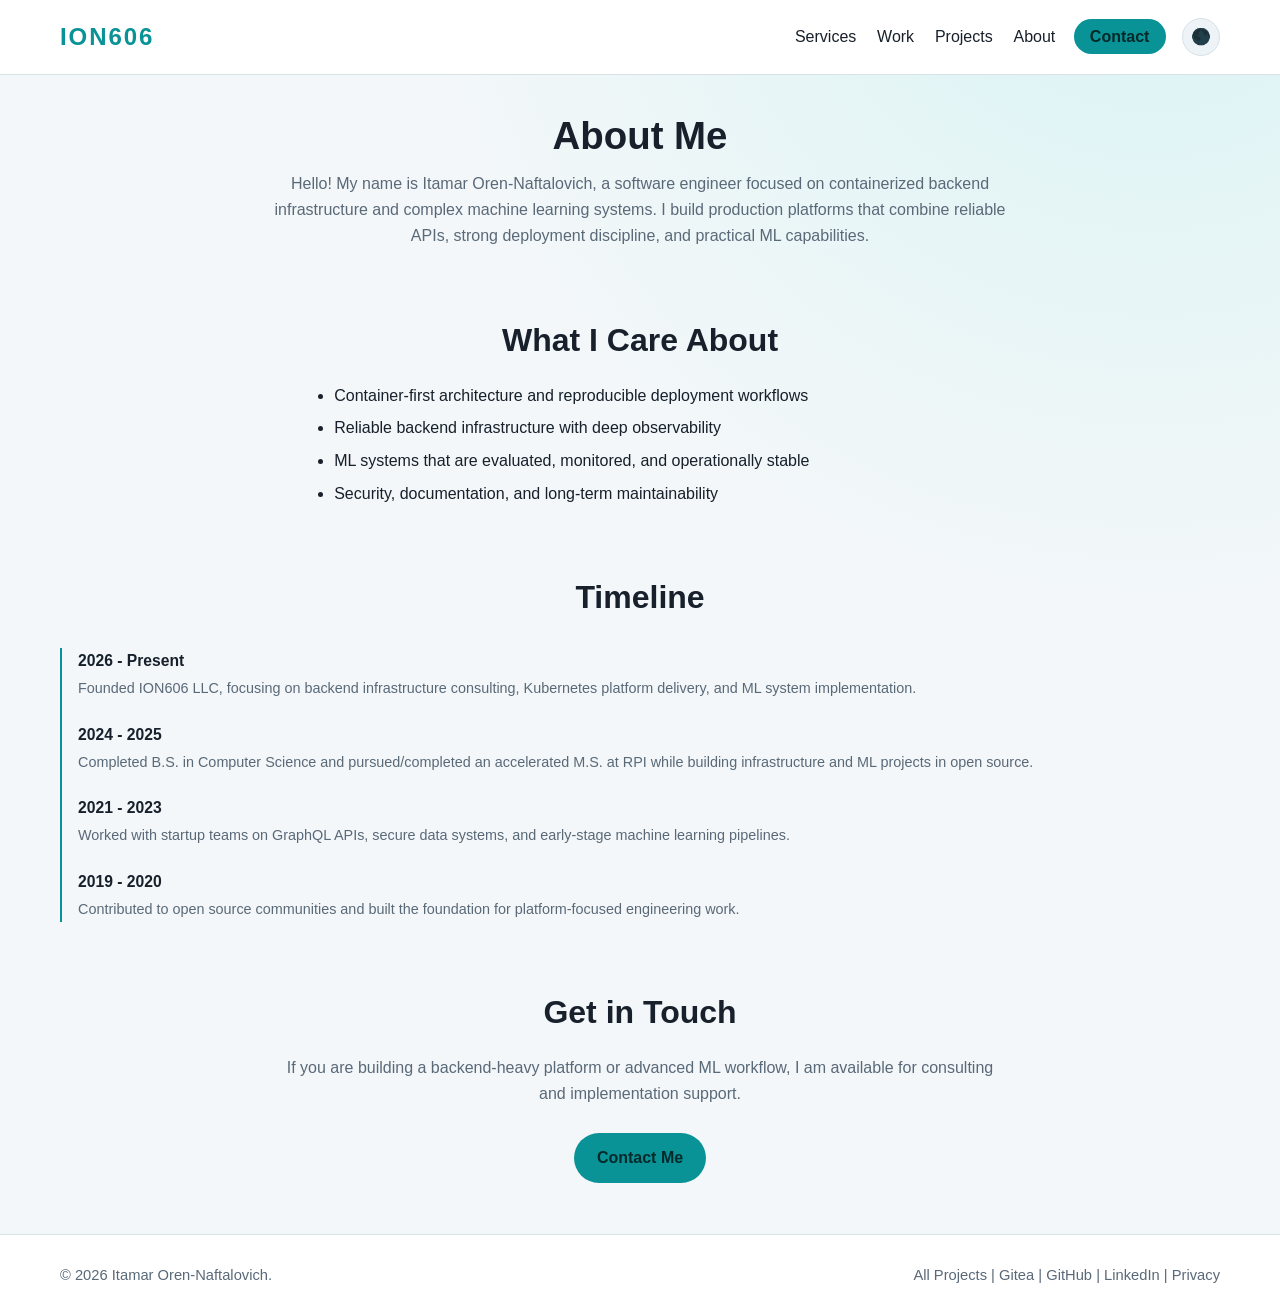
==== about.html @ 7345eb34 "changed Git to Gitea" ====
<!DOCTYPE html>
<html lang="en">

<head>
	<meta charset="UTF-8" />
	<meta name="viewport" content="width=device-width, initial-scale=1.0" />
	<title>About - ION606 LLC</title>
	<link rel="stylesheet" href="assets/css/styles.css" />
</head>

<body>
	<header>
		<div class="container header-inner">
			<a href="/" class="logo">ION606</a>
			<nav>
				<ul>
					<li><a href="services">Services</a></li>
					<li><a href="work">Work</a></li>
					<li><a href="projects">Projects</a></li>
					<li><a href="about">About</a></li>
					<li><a href="contact" class="contact-button">Contact</a></li>
				</ul>
			</nav>
		</div>
	</header>

	<main class="container">
		<h1 class="page-title">About Me</h1>
		<p class="page-intro">
			Hello! My name is Itamar Oren-Naftalovich, a software engineer focused on containerized
			backend infrastructure and complex machine learning systems. I build
			production platforms that combine reliable APIs, strong deployment
			discipline, and practical ML capabilities.
		</p>

		<section>
			<h2>What I Care About</h2>
			<ul class="list-disc">
				<li>Container-first architecture and reproducible deployment workflows</li>
				<li>Reliable backend infrastructure with deep observability</li>
				<li>ML systems that are evaluated, monitored, and operationally stable</li>
				<li>Security, documentation, and long-term maintainability</li>
			</ul>
		</section>

		<section>
			<h2>Timeline</h2>
			<div class="timeline">
				<div class="timeline-entry">
					<h4>2026 - Present</h4>
					<p>Founded ION606 LLC, focusing on backend infrastructure consulting, Kubernetes platform delivery,
						and ML system implementation.</p>
				</div>
				<div class="timeline-entry">
					<h4>2024 - 2025</h4>
					<p>Completed B.S. in Computer Science and pursued/completed an accelerated M.S. at RPI while
						building infrastructure
						and ML projects in open source.</p>
				</div>
				<div class="timeline-entry">
					<h4>2021 - 2023</h4>
					<p>Worked with startup teams on GraphQL APIs, secure data systems, and early-stage machine learning
						pipelines.</p>
				</div>
				<div class="timeline-entry">
					<h4>2019 - 2020</h4>
					<p>Contributed to open source communities and built the foundation for platform-focused engineering
						work.</p>
				</div>
			</div>
		</section>

		<section>
			<h2>Get in Touch</h2>
			<p class="intro">
				If you are building a backend-heavy platform or advanced ML workflow,
				I am available for consulting and implementation support.
			</p>
			<div class="center-action">
				<a href="contact" class="btn">Contact Me</a>
			</div>
		</section>
	</main>
	<footer>
		<div class="container footer-inner">
			<div>
				<p>&copy; 2026 Itamar Oren-Naftalovich.</p>
			</div>
			<div>
				<p>
					<a href="projects">All Projects</a> |
					<a href="https://git.ion606.com/ION606" target="_blank" rel="noopener noreferrer">Gitea</a> |
					<a href="https://github.com/ION606" target="_blank" rel="noopener noreferrer">GitHub</a> |
					<a href="https://www.linkedin.com/in/itamar-oren-naftalovich" target="_blank"
						rel="noopener noreferrer">LinkedIn</a> |
					<a href="privacy">Privacy</a>
				</p>
			</div>
		</div>
	</footer>
	<script type="module" src="assets/js/main.js"></script>
</body>

</html>
---- assets/css/styles.css ----
:root {
	color-scheme: light;
	--primary-color: #0a9396;
	--primary-dark: #056f72;
	--primary-soft: #d8f3f3;
	--text-color: #17202b;
	--text-muted: #5a6978;
	--background-color: #f3f7f9;
	--surface-color: #ffffff;
	--surface-muted: #edf3f6;
	--border-color: #d7e2e7;
	--shadow-soft: 0 10px 28px rgba(15, 23, 42, 0.08);
	--shadow-card-hover: 0 18px 34px rgba(15, 23, 42, 0.12);
	--hero-gradient: linear-gradient(125deg, #0a9396 0%, #005f60 55%, #0f172a 100%);
	--font-family: "IBM Plex Sans", "Segoe UI", Roboto, sans-serif;
}

:root[data-theme="dark"] {
	color-scheme: dark;
	--primary-color: #34d7da;
	--primary-dark: #1aa9ad;
	--primary-soft: rgba(52, 215, 218, 0.16);
	--text-color: #e3edf7;
	--text-muted: #a5b8cc;
	--background-color: #090f16;
	--surface-color: #111b26;
	--surface-muted: #0d1620;
	--border-color: #223447;
	--shadow-soft: 0 12px 34px rgba(2, 6, 23, 0.5);
	--shadow-card-hover: 0 20px 38px rgba(0, 0, 0, 0.48);
	--hero-gradient: linear-gradient(125deg, #0b6e70 0%, #0f5f77 52%, #132640 100%);
}

* {
	box-sizing: border-box;
	margin: 0;
	padding: 0;
}

html {
	scroll-behavior: smooth;
}

body {
	min-height: 100vh;
	font-family: var(--font-family);
	line-height: 1.65;
	color: var(--text-color);
	background-color: var(--background-color);
	background-image: radial-gradient(circle at 90% -10%, var(--primary-soft), transparent 40%);
	transition: background-color 0.25s ease, color 0.25s ease;
}

.page-contact {
	display: flex;
	flex-direction: column;
	min-height: 100vh;
}

.page-contact main {
	flex: 1 0 auto;
}

.page-contact footer {
	margin-top: auto;
}

a {
	color: var(--primary-color);
	text-decoration: none;
	transition: color 0.2s ease;
}

a:hover,
a:focus-visible {
	color: var(--primary-dark);
}

.container {
	width: min(92%, 1160px);
	margin: 0 auto;
}

header {
	background-color: var(--surface-color);
	border-bottom: 1px solid var(--border-color);
	position: sticky;
	top: 0;
	z-index: 100;
	backdrop-filter: blur(10px);
}

.header-inner {
	display: flex;
	justify-content: space-between;
	align-items: center;
	gap: 1.25rem;
	min-height: 74px;
}

.logo {
	font-size: 1.5rem;
	font-weight: 700;
	letter-spacing: 0.08em;
	color: var(--primary-color);
}

nav ul {
	list-style: none;
	display: flex;
	flex-wrap: wrap;
	gap: 1rem;
	align-items: center;
	justify-content: flex-end;
}

nav a {
	color: var(--text-color);
	font-weight: 500;
	padding: 0.25rem 0.15rem;
	border-bottom: 2px solid transparent;
}

nav a:hover,
nav a.active {
	color: var(--primary-color);
	border-bottom-color: currentColor;
}

.contact-button {
	background-color: var(--primary-color);
	color: #03292a;
	padding: 0.5rem 0.95rem;
	border-radius: 999px;
	font-weight: 600;
	border: 1px solid transparent;
	border-bottom-color: transparent;
}

.contact-button:hover,
.contact-button:focus-visible {
	color: #03292a;
	background-color: var(--primary-dark);
	border-bottom-color: transparent;
}

.contact-button.active {
	color: #03292a;
	border-bottom-color: transparent;
}

.theme-toggle {
	background-color: var(--surface-muted);
	color: var(--text-color);
	border: 1px solid var(--border-color);
	border-radius: 50%;
	width: 2.4rem;
	height: 2.4rem;
	padding: 0;
	display: inline-flex;
	align-items: center;
	justify-content: center;
	font: inherit;
	font-size: 1rem;
	line-height: 1;
	cursor: pointer;
	transition: background-color 0.2s ease, border-color 0.2s ease, color 0.2s ease, transform 0.2s ease;
}

.theme-toggle:hover,
.theme-toggle:focus-visible {
	border-color: var(--primary-color);
	background-color: var(--surface-color);
	transform: translateY(-1px);
}

.theme-toggle:active {
	transform: translateY(0);
}

main {
	padding-top: 2.4rem;
	padding-bottom: 3.2rem;
}

footer {
	background-color: var(--surface-color);
	border-top: 1px solid var(--border-color);
	color: var(--text-muted);
	font-size: 0.92rem;
}

.footer-inner {
	display: flex;
	flex-wrap: wrap;
	justify-content: space-between;
	gap: 1.1rem;
	padding: 1.75rem 0;
}

footer a {
	color: inherit;
	font-weight: 500;
}

footer a:hover,
footer a:focus-visible {
	color: var(--primary-color);
}

.hero {
	text-align: center;
	padding: clamp(3rem, 8vw, 4.5rem) clamp(1rem, 3vw, 2.5rem);
	background: var(--hero-gradient);
	color: #f5fbff;
	border-radius: 18px;
	box-shadow: var(--shadow-soft);
}

.hero h1 {
	font-size: clamp(2rem, 4.2vw, 2.9rem);
	line-height: 1.15;
	margin-bottom: 0.95rem;
}

.hero p {
	font-size: clamp(1rem, 2.4vw, 1.2rem);
	margin: 0 auto 1.9rem;
	max-width: 680px;
}

.btn-group {
	display: flex;
	justify-content: center;
	gap: 0.9rem;
	flex-wrap: wrap;
}

.btn {
	display: inline-block;
	background-color: var(--primary-color);
	color: #03292a;
	padding: 0.68rem 1.35rem;
	border-radius: 999px;
	font-weight: 700;
	border: 1px solid transparent;
	transition: transform 0.2s ease, background-color 0.2s ease;
}

.btn:hover,
.btn:focus-visible {
	color: #03292a;
	background-color: var(--primary-dark);
	transform: translateY(-1px);
}

.hero .btn {
	background-color: rgba(255, 255, 255, 0.92);
	color: #0d4c4e;
}

.hero .btn:hover,
.hero .btn:focus-visible {
	background-color: #ffffff;
	color: #0c4445;
}

.credibility {
	margin-top: 2.8rem;
	display: flex;
	flex-wrap: wrap;
	justify-content: center;
	gap: 1rem;
	text-align: center;
}

.credibility-item {
	background-color: var(--surface-color);
	border: 1px solid var(--border-color);
	box-shadow: var(--shadow-soft);
	padding: 1rem 1.2rem;
	border-radius: 12px;
	min-width: 200px;
	transition: transform 0.2s ease, box-shadow 0.2s ease, border-color 0.2s ease, background-color 0.2s ease;
}

.credibility-item:hover,
.credibility-item:focus-within {
	transform: translateY(-2px);
	border-color: color-mix(in srgb, var(--border-color) 70%, var(--primary-color) 30%);
	box-shadow: var(--shadow-card-hover);
	background-color: color-mix(in srgb, var(--surface-color) 92%, var(--primary-soft) 8%);
}

.credibility-item h3 {
	font-size: 1.05rem;
	margin-bottom: 0.3rem;
}

.grid {
	display: grid;
	gap: clamp(1rem, 2vw, 1.45rem);
	margin-top: 1.65rem;
}

.grid-cols-2,
.grid-cols-3,
.grid-cols-4 {
	grid-template-columns: 1fr;
}

@media (min-width: 700px) {
	.grid-cols-2 {
		grid-template-columns: repeat(2, minmax(0, 1fr));
	}

	.grid-cols-3 {
		grid-template-columns: repeat(3, minmax(0, 1fr));
	}

	.grid-cols-4 {
		grid-template-columns: repeat(4, minmax(0, 1fr));
	}
}

.card {
	background-color: var(--surface-color);
	border: 1px solid var(--border-color);
	padding: clamp(1.15rem, 2vw, 1.45rem);
	border-radius: 16px;
	box-shadow: var(--shadow-soft);
	display: flex;
	flex-direction: column;
	gap: 0.35rem;
	height: 100%;
	position: relative;
	overflow: hidden;
	transition: transform 0.2s ease, box-shadow 0.2s ease, border-color 0.2s ease, background-color 0.2s ease;
}

.card::before {
	content: "";
	position: absolute;
	top: 0;
	left: 0;
	right: 0;
	height: 3px;
	background: linear-gradient(90deg, transparent 0%, var(--primary-color) 50%, transparent 100%);
	opacity: 0;
	transition: opacity 0.2s ease;
}

.card:hover,
.card:focus-within {
	transform: translateY(-3px);
	border-color: color-mix(in srgb, var(--border-color) 65%, var(--primary-color) 35%);
	box-shadow: var(--shadow-card-hover);
}

.card:hover::before,
.card:focus-within::before {
	opacity: 0.9;
}

.card h3 {
	font-size: 1.18rem;
	line-height: 1.3;
	margin-bottom: 0.25rem;
}

.card p {
	font-size: 0.94rem;
	line-height: 1.55;
	color: var(--text-muted);
	margin: 0;
}

.card p+p,
.card h3+p {
	margin-top: 0.55rem;
}

section {
	margin-top: 4rem;
}

section h2 {
	font-size: clamp(1.6rem, 3vw, 2rem);
	margin-bottom: 1rem;
	text-align: center;
}

section .intro {
	text-align: center;
	max-width: 720px;
	margin: 0 auto 1.6rem;
	color: var(--text-muted);
}

.process {
	display: grid;
	grid-template-columns: repeat(auto-fit, minmax(170px, 1fr));
	gap: 1rem;
}

.process-step {
	background-color: var(--surface-color);
	border: 1px solid var(--border-color);
	padding: 1rem;
	border-radius: 12px;
	text-align: center;
	box-shadow: var(--shadow-soft);
}

.process-step h4 {
	font-size: 1rem;
	margin-bottom: 0.25rem;
}

.process-step p {
	font-size: 0.88rem;
	color: var(--text-muted);
}

.timeline {
	border-left: 2px solid var(--primary-color);
	padding-left: 1rem;
	margin-top: 1.5rem;
}

.timeline-entry+.timeline-entry {
	margin-top: 1.3rem;
}

.timeline-entry h4 {
	font-size: 0.98rem;
	font-weight: 700;
	margin-bottom: 0.2rem;
}

.timeline-entry p {
	font-size: 0.9rem;
	color: var(--text-muted);
}

.contact-form {
	max-width: 560px;
	margin: 0 auto;
	background-color: var(--surface-color);
	border: 1px solid var(--border-color);
	padding: 1.7rem;
	border-radius: 14px;
	box-shadow: var(--shadow-soft);
}

.contact-methods {
	margin: 0 auto 1.65rem;
}

.contact-method {
	display: flex;
	align-items: center;
	gap: 0.9rem;
	text-decoration: none;
	color: inherit;
}

.contact-method:hover,
.contact-method:focus-visible {
	color: inherit;
}

.contact-method h3 {
	margin-bottom: 0.2rem;
}

.contact-method p {
	margin: 0;
}

.contact-method-static {
	cursor: default;
}

.contact-icon {
	width: 2.5rem;
	height: 2.5rem;
	border-radius: 999px;
	background-color: var(--surface-muted);
	border: 1px solid var(--border-color);
	color: var(--primary-color);
	display: inline-flex;
	align-items: center;
	justify-content: center;
	flex-shrink: 0;
	transition: transform 0.2s ease, border-color 0.2s ease, background-color 0.2s ease;
}

.contact-icon svg {
	width: 1.2rem;
	height: 1.2rem;
	stroke: currentColor;
	stroke-width: 1.8;
	stroke-linecap: round;
	stroke-linejoin: round;
}

.contact-icon .icon-filled path {
	fill: currentColor;
	stroke: none;
}

.contact-method:hover .contact-icon,
.contact-method:focus-visible .contact-icon {
	border-color: var(--primary-color);
	background-color: var(--primary-soft);
	transform: translateY(-1px);
}

.contact-form label {
	display: block;
	margin-bottom: 0.45rem;
	font-weight: 600;
}

.contact-form input,
.contact-form textarea {
	width: 100%;
	padding: 0.75rem 0.85rem;
	margin-bottom: 0.95rem;
	border: 1px solid var(--border-color);
	border-radius: 10px;
	font: inherit;
	background-color: var(--surface-muted);
	color: var(--text-color);
}

.contact-form input:focus,
.contact-form textarea:focus {
	outline: 2px solid var(--primary-color);
	outline-offset: 1px;
	border-color: var(--primary-color);
}

.contact-form button {
	background-color: var(--primary-color);
	color: #03292a;
	padding: 0.7rem 1.25rem;
	border: none;
	border-radius: 999px;
	font-weight: 700;
	font-size: 0.95rem;
	cursor: pointer;
}

.contact-form button:hover,
.contact-form button:focus-visible {
	background-color: var(--primary-dark);
}

table.projects-table {
	width: 100%;
	border-collapse: collapse;
	margin-top: 1.25rem;
}

.projects-table th,
.projects-table td {
	border: 1px solid var(--border-color);
	padding: 0.6rem;
	text-align: left;
	font-size: 0.9rem;
}

.projects-table th {
	background-color: var(--surface-muted);
	font-weight: 600;
}

.projects-table tr:nth-child(even) {
	background-color: var(--surface-color);
}

.page-title {
	font-size: clamp(1.9rem, 4vw, 2.4rem);
	margin-bottom: 0.7rem;
	text-align: center;
	line-height: 1.2;
}

.page-intro {
	max-width: 760px;
	margin: 0 auto 2rem;
	text-align: center;
	color: var(--text-muted);
}

.content-narrow {
	max-width: 820px;
}

.list-disc {
	list-style: disc;
	max-width: 650px;
	margin: 0 auto;
	padding-left: 1.2rem;
}

.list-disc li+li {
	margin-top: 0.4rem;
}

.list-disc-inline {
	list-style: disc;
	padding-left: 1.15rem;
	margin-top: 0.65rem;
}

.list-disc-inline li {
	color: var(--text-muted);
	font-size: 0.92rem;
}

.list-disc-inline li+li {
	margin-top: 0.35rem;
}

.center-action {
	text-align: center;
	margin-top: 1.4rem;
}

.meta {
	font-size: 0.85rem;
	color: var(--text-muted);
}

.stack-sm>*+* {
	margin-top: 0.65rem;
}

.project-tags {
	font-size: 0.85rem;
	color: var(--text-muted);
}

.project-tags span {
	display: inline-block;
	padding: 0.16rem 0.52rem;
	border-radius: 999px;
	border: 1px solid var(--border-color);
	margin-right: 0.45rem;
	margin-bottom: 0.45rem;
	background-color: var(--surface-muted);
}

.project-card h3 {
	margin-bottom: 0.6rem;
}

.content-narrow h2 {
	text-align: left;
	margin-top: 1.9rem;
	margin-bottom: 0.5rem;
}

.content-narrow p {
	color: var(--text-muted);
}

.mb-1 {
	margin-bottom: 1rem;
}

code {
	font-family: "IBM Plex Mono", "Fira Code", monospace;
	font-size: 0.9em;
	background-color: var(--surface-muted);
	border: 1px solid var(--border-color);
	border-radius: 6px;
	padding: 0.08rem 0.35rem;
}

@media (max-width: 920px) {
	.header-inner {
		flex-wrap: wrap;
		padding: 0.7rem 0;
		min-height: unset;
	}

	nav {
		width: 100%;
	}

	nav ul {
		justify-content: center;
	}
}

@media (max-width: 620px) {
	.btn-group {
		flex-direction: column;
		align-items: center;
	}

	.credibility-item {
		min-width: 100%;
	}

	.footer-inner {
		flex-direction: column;
	}
}
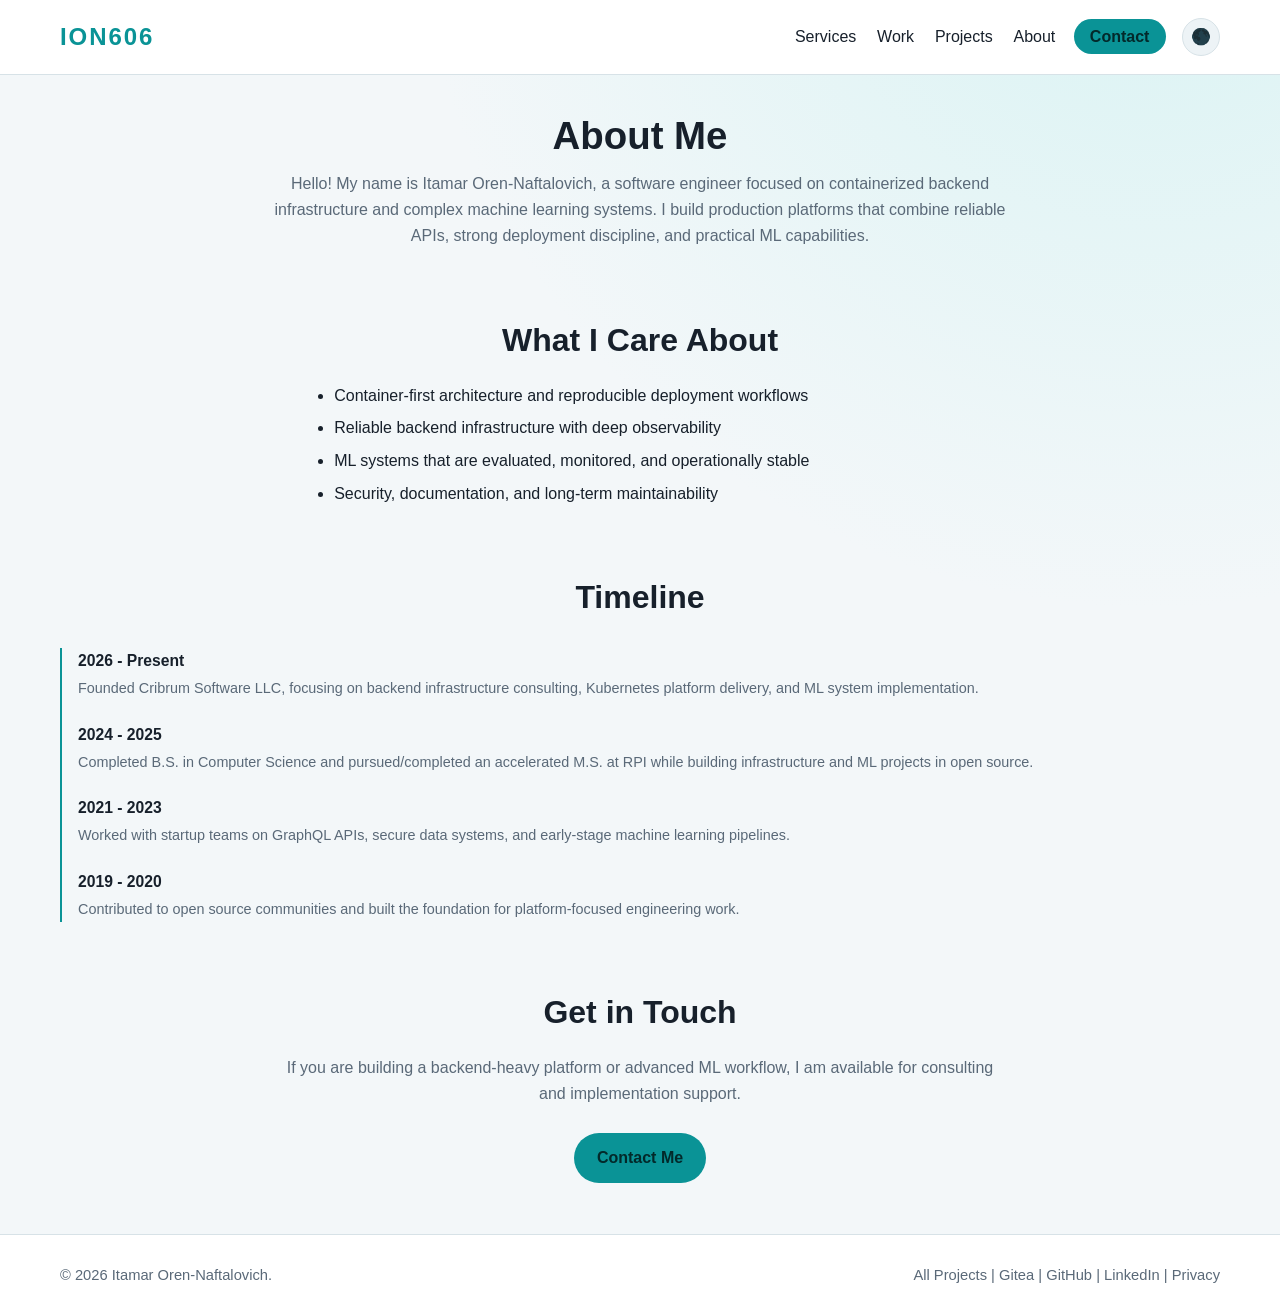
==== commit 2c929def: "updated logo" ====
--- a/about.html
+++ b/about.html
@@ -4,7 +4,29 @@
 <head>
 	<meta charset="UTF-8" />
 	<meta name="viewport" content="width=device-width, initial-scale=1.0" />
-	<title>About - ION606 LLC</title>
+	<title>About - Cribrum Software LLC</title>
+	<meta name="description"
+		content="About Itamar Oren-Naftalovich and ION606: engineering focus, background, and approach to backend infrastructure and ML systems." />
+	<meta name="author" content="Itamar Oren-Naftalovich" />
+	<meta name="robots" content="index, follow" />
+	<meta name="theme-color" content="#0a9396" />
+	<link rel="canonical" href="http://llc.itamarorenn.com/about" />
+	<meta property="og:type" content="website" />
+	<meta property="og:site_name" content="Cribrum Software LLC" />
+	<meta property="og:title" content="About - Cribrum Software LLC" />
+	<meta property="og:description"
+		content="Learn about the engineering background and delivery mindset behind ION606." />
+	<meta property="og:url" content="http://llc.itamarorenn.com/about" />
+	<meta property="og:image" content="http://llc.itamarorenn.com/assets/img/logo.png" />
+	<meta property="og:image:alt" content="ION606 logo" />
+	<meta property="og:image:width" content="1200" />
+	<meta property="og:image:height" content="630" />
+	<meta name="twitter:card" content="summary_large_image" />
+	<meta name="twitter:title" content="About - Cribrum Software LLC" />
+	<meta name="twitter:description"
+		content="Learn about the engineering background and delivery mindset behind ION606." />
+	<meta name="twitter:image" content="http://llc.itamarorenn.com/assets/img/logo.png" />
+	<meta name="twitter:image:alt" content="ION606 logo" />
 	<link rel="stylesheet" href="assets/css/styles.css" />
 </head>
 
@@ -48,7 +70,7 @@
 			<div class="timeline">
 				<div class="timeline-entry">
 					<h4>2026 - Present</h4>
-					<p>Founded ION606 LLC, focusing on backend infrastructure consulting, Kubernetes platform delivery,
+					<p>Founded Cribrum Software LLC, focusing on backend infrastructure consulting, Kubernetes platform delivery,
 						and ML system implementation.</p>
 				</div>
 				<div class="timeline-entry">
@@ -101,4 +123,4 @@
 	<script type="module" src="assets/js/main.js"></script>
 </body>
 
-</html>+</html>
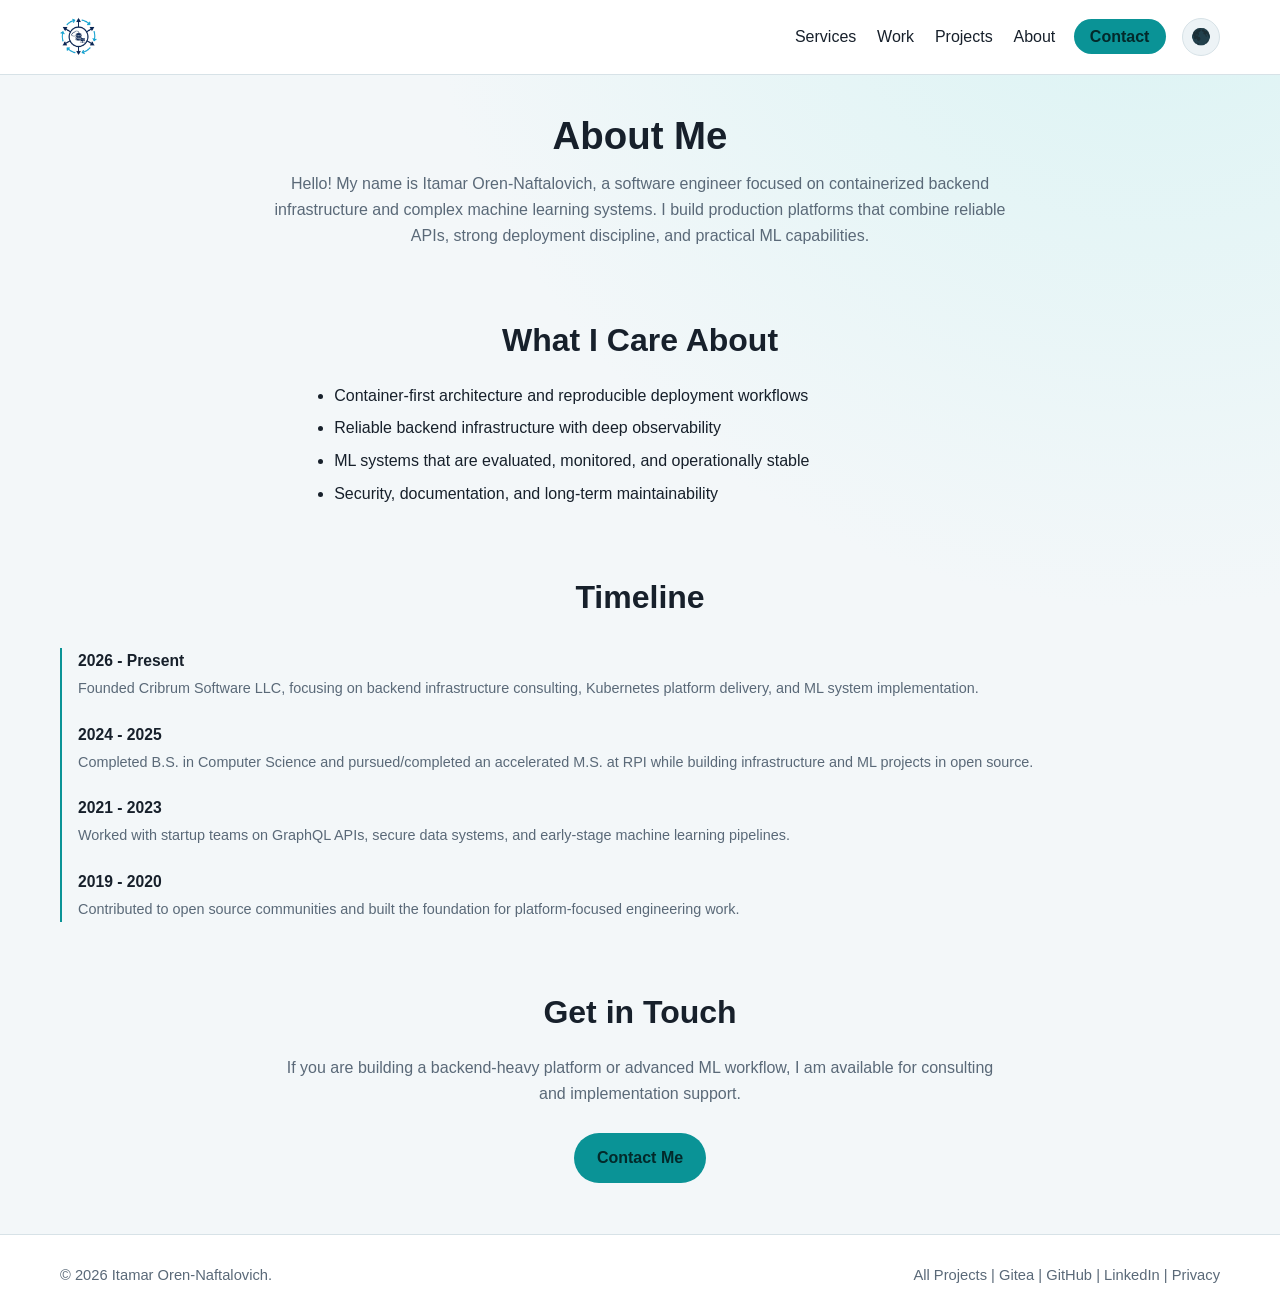
==== commit 2014a1ae: "why" ====
--- a/about.html
+++ b/about.html
@@ -27,13 +27,14 @@
 		content="Learn about the engineering background and delivery mindset behind ION606." />
 	<meta name="twitter:image" content="http://llc.itamarorenn.com/assets/img/logo.png" />
 	<meta name="twitter:image:alt" content="ION606 logo" />
+	<link rel="icon" href="/assets/img/logo-with-bk.png" type="image/png" />
 	<link rel="stylesheet" href="assets/css/styles.css" />
 </head>
 
 <body>
 	<header>
 		<div class="container header-inner">
-			<a href="/" class="logo">ION606</a>
+			<a href="/" class="logo"><img src="/assets/img/logo.png" alt="Cribrum Software LLC" /></a>
 			<nav>
 				<ul>
 					<li><a href="services">Services</a></li>
@@ -70,7 +71,8 @@
 			<div class="timeline">
 				<div class="timeline-entry">
 					<h4>2026 - Present</h4>
-					<p>Founded Cribrum Software LLC, focusing on backend infrastructure consulting, Kubernetes platform delivery,
+					<p>Founded Cribrum Software LLC, focusing on backend infrastructure consulting, Kubernetes platform
+						delivery,
 						and ML system implementation.</p>
 				</div>
 				<div class="timeline-entry">
@@ -123,4 +125,4 @@
 	<script type="module" src="assets/js/main.js"></script>
 </body>
 
-</html>
+</html>
--- a/assets/css/styles.css
+++ b/assets/css/styles.css
@@ -105,6 +105,12 @@
 	color: var(--primary-color);
 }
 
+.logo img {
+	height: 40px;
+	width: auto;
+	display: block;
+}
+
 nav ul {
 	list-style: none;
 	display: flex;
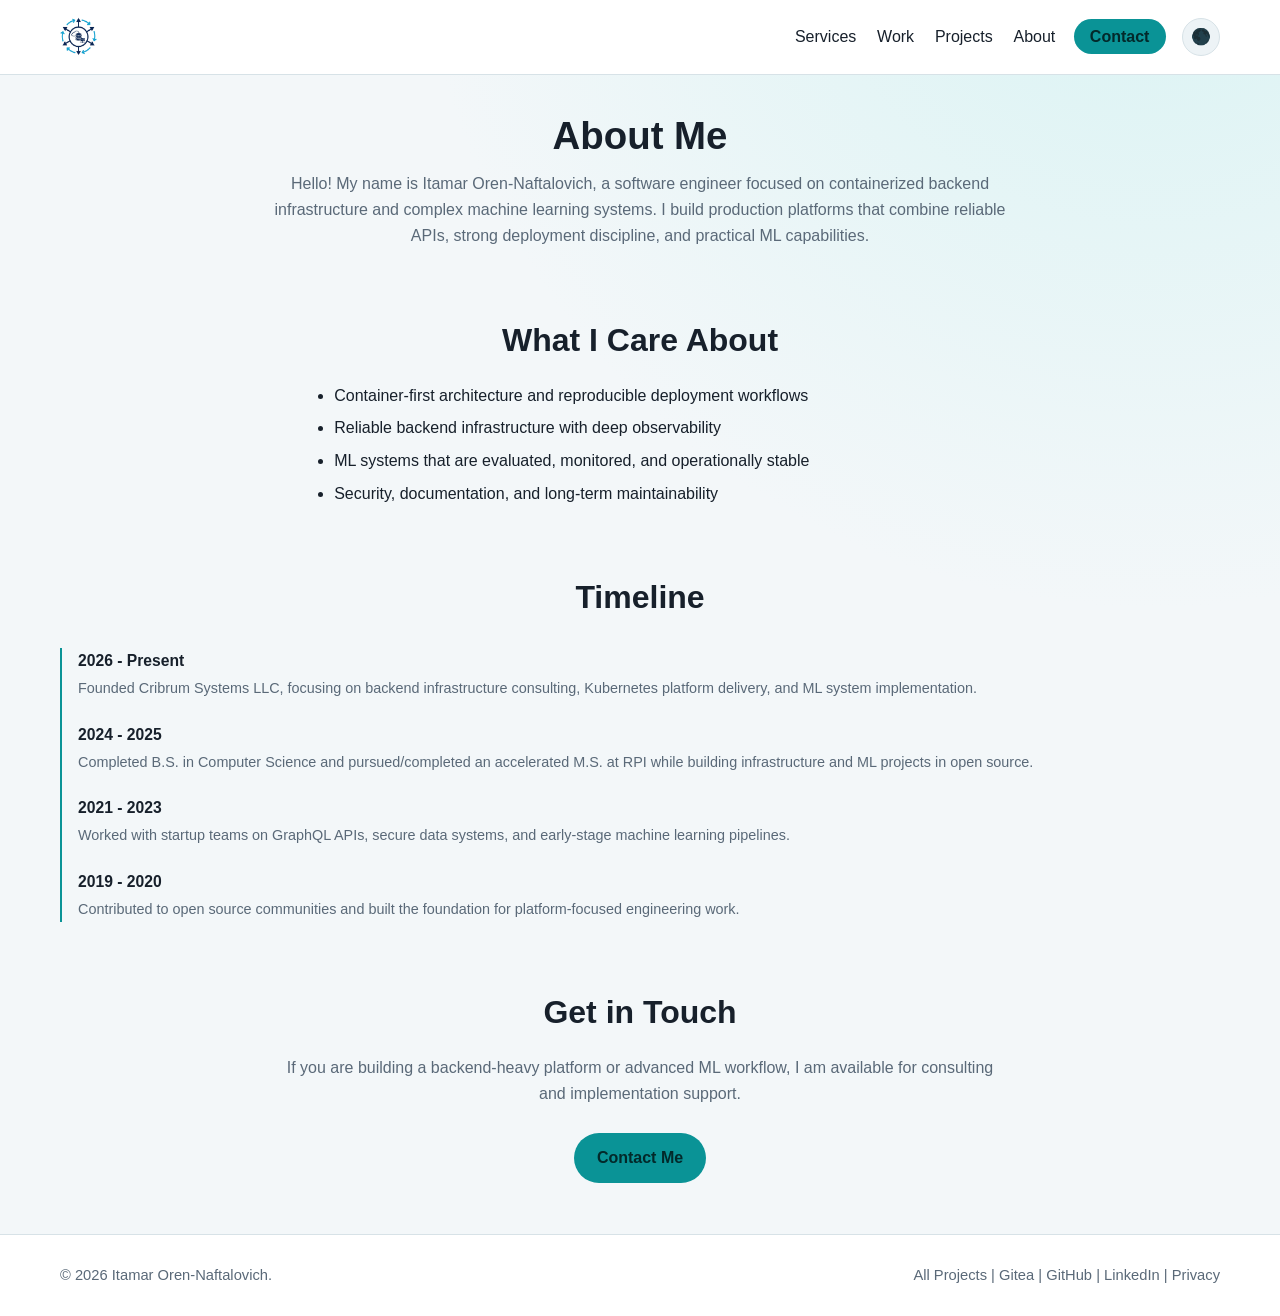
==== commit 2d7cc700: "change company name" ====
--- a/about.html
+++ b/about.html
@@ -4,28 +4,28 @@
 <head>
 	<meta charset="UTF-8" />
 	<meta name="viewport" content="width=device-width, initial-scale=1.0" />
-	<title>About - Cribrum Software LLC</title>
+	<title>About - Cribrum Systems LLC</title>
 	<meta name="description"
-		content="About Itamar Oren-Naftalovich and ION606: engineering focus, background, and approach to backend infrastructure and ML systems." />
+		content="About Cribrum: engineering focus, background, and approach to backend infrastructure and ML systems" />
 	<meta name="author" content="Itamar Oren-Naftalovich" />
 	<meta name="robots" content="index, follow" />
 	<meta name="theme-color" content="#0a9396" />
-	<link rel="canonical" href="http://llc.itamarorenn.com/about" />
+	<link rel="canonical" href="http://cribrum.dev/about" />
 	<meta property="og:type" content="website" />
-	<meta property="og:site_name" content="Cribrum Software LLC" />
-	<meta property="og:title" content="About - Cribrum Software LLC" />
+	<meta property="og:site_name" content="Cribrum Systems LLC" />
+	<meta property="og:title" content="About - Cribrum Systems LLC" />
 	<meta property="og:description"
 		content="Learn about the engineering background and delivery mindset behind ION606." />
-	<meta property="og:url" content="http://llc.itamarorenn.com/about" />
-	<meta property="og:image" content="http://llc.itamarorenn.com/assets/img/logo.png" />
+	<meta property="og:url" content="http://cribrum.dev/about" />
+	<meta property="og:image" content="http://cribrum.dev/assets/img/logo.png" />
 	<meta property="og:image:alt" content="ION606 logo" />
 	<meta property="og:image:width" content="1200" />
 	<meta property="og:image:height" content="630" />
 	<meta name="twitter:card" content="summary_large_image" />
-	<meta name="twitter:title" content="About - Cribrum Software LLC" />
+	<meta name="twitter:title" content="About - Cribrum Systems LLC" />
 	<meta name="twitter:description"
 		content="Learn about the engineering background and delivery mindset behind ION606." />
-	<meta name="twitter:image" content="http://llc.itamarorenn.com/assets/img/logo.png" />
+	<meta name="twitter:image" content="http://cribrum.dev/assets/img/logo.png" />
 	<meta name="twitter:image:alt" content="ION606 logo" />
 	<link rel="icon" href="/assets/img/logo-with-bk.png" type="image/png" />
 	<link rel="stylesheet" href="assets/css/styles.css" />
@@ -34,7 +34,7 @@
 <body>
 	<header>
 		<div class="container header-inner">
-			<a href="/" class="logo"><img src="/assets/img/logo.png" alt="Cribrum Software LLC" /></a>
+			<a href="/" class="logo"><img src="/assets/img/logo.png" alt="Cribrum Systems LLC" /></a>
 			<nav>
 				<ul>
 					<li><a href="services">Services</a></li>
@@ -71,7 +71,7 @@
 			<div class="timeline">
 				<div class="timeline-entry">
 					<h4>2026 - Present</h4>
-					<p>Founded Cribrum Software LLC, focusing on backend infrastructure consulting, Kubernetes platform
+					<p>Founded Cribrum Systems LLC, focusing on backend infrastructure consulting, Kubernetes platform
 						delivery,
 						and ML system implementation.</p>
 				</div>
--- a/assets/css/styles.css
+++ b/assets/css/styles.css
@@ -416,6 +416,13 @@
 	border-radius: 12px;
 	text-align: center;
 	box-shadow: var(--shadow-soft);
+	transition: transform 0.2s ease, box-shadow 0.2s ease, border-color 0.2s ease, background-color 0.2s ease;
+}
+
+.process-step:hover {
+	transform: translateY(-3px);
+	border-color: color-mix(in srgb, var(--border-color) 65%, var(--primary-color) 35%);
+	box-shadow: var(--shadow-card-hover);
 }
 
 .process-step h4 {
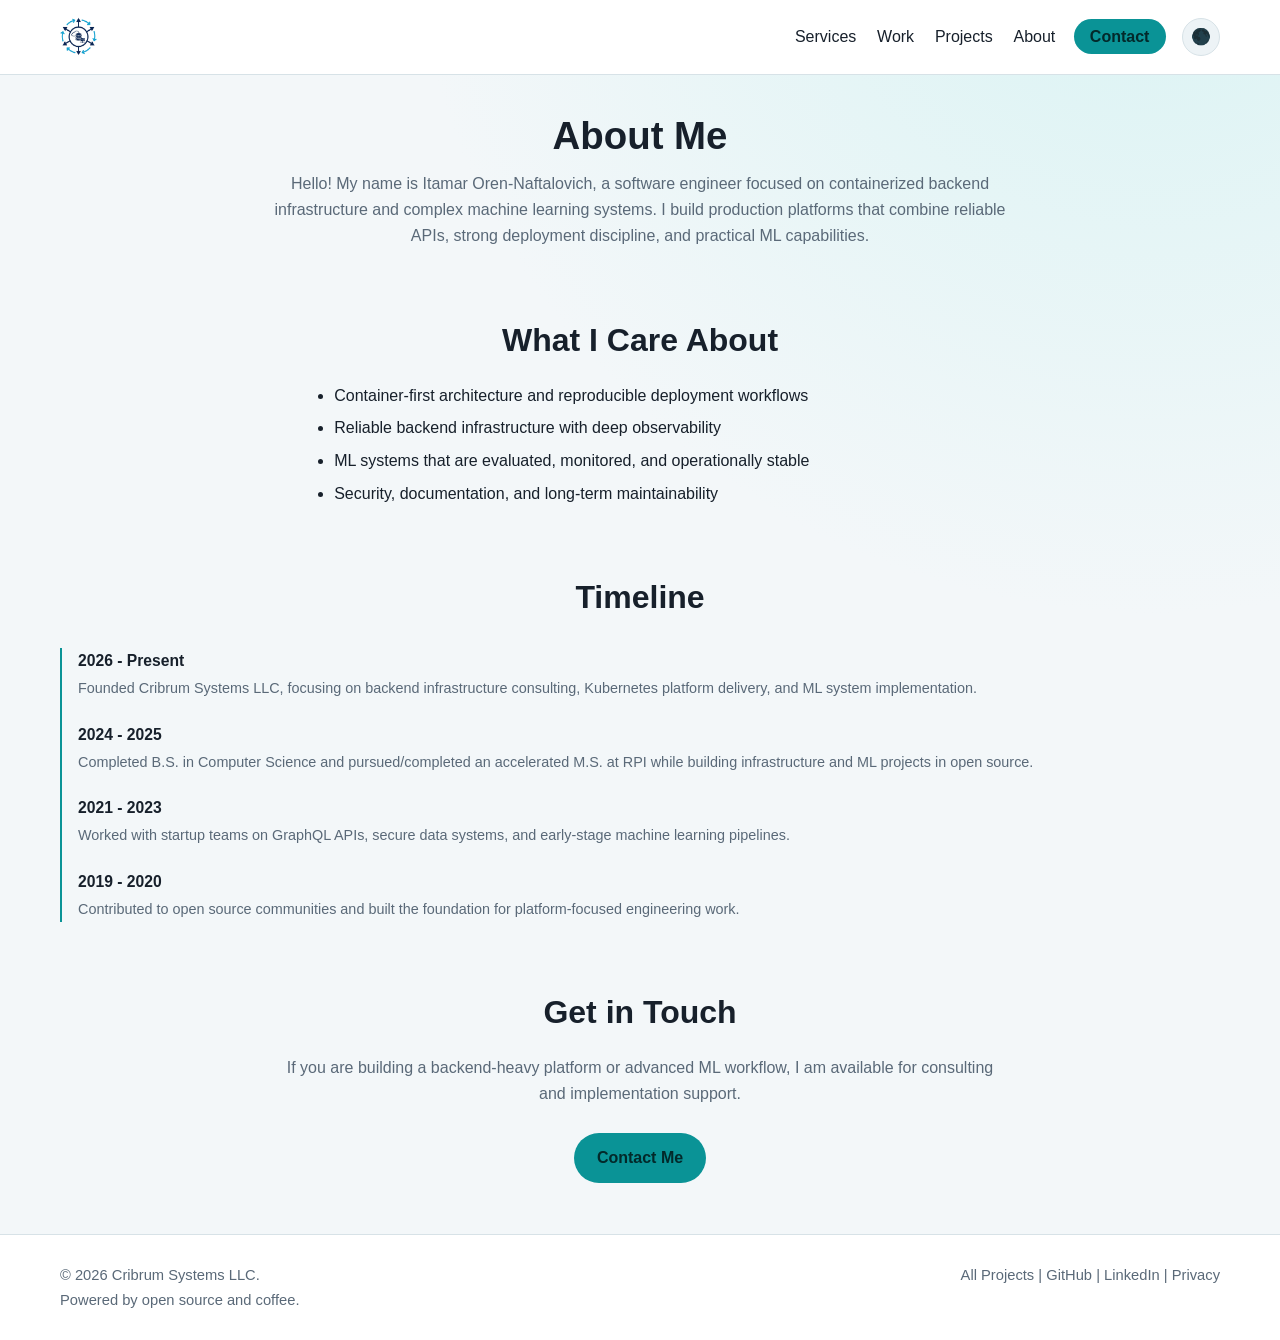
==== commit 85224c3e: "fixes" ====
--- a/about.html
+++ b/about.html
@@ -10,14 +10,14 @@
 	<meta name="author" content="Itamar Oren-Naftalovich" />
 	<meta name="robots" content="index, follow" />
 	<meta name="theme-color" content="#0a9396" />
-	<link rel="canonical" href="http://cribrum.dev/about" />
+	<link rel="canonical" href="https://cribrum.dev/about" />
 	<meta property="og:type" content="website" />
 	<meta property="og:site_name" content="Cribrum Systems LLC" />
 	<meta property="og:title" content="About - Cribrum Systems LLC" />
 	<meta property="og:description"
 		content="Learn about the engineering background and delivery mindset behind ION606." />
-	<meta property="og:url" content="http://cribrum.dev/about" />
-	<meta property="og:image" content="http://cribrum.dev/assets/img/logo.png" />
+	<meta property="og:url" content="https://cribrum.dev/about" />
+	<meta property="og:image" content="https://cribrum.dev/assets/img/logo.png" />
 	<meta property="og:image:alt" content="ION606 logo" />
 	<meta property="og:image:width" content="1200" />
 	<meta property="og:image:height" content="630" />
@@ -25,7 +25,7 @@
 	<meta name="twitter:title" content="About - Cribrum Systems LLC" />
 	<meta name="twitter:description"
 		content="Learn about the engineering background and delivery mindset behind ION606." />
-	<meta name="twitter:image" content="http://cribrum.dev/assets/img/logo.png" />
+	<meta name="twitter:image" content="https://cribrum.dev/assets/img/logo.png" />
 	<meta name="twitter:image:alt" content="ION606 logo" />
 	<link rel="icon" href="/assets/img/logo-with-bk.png" type="image/png" />
 	<link rel="stylesheet" href="assets/css/styles.css" />
@@ -105,18 +105,21 @@
 			</div>
 		</section>
 	</main>
+
 	<footer>
 		<div class="container footer-inner">
 			<div>
-				<p>&copy; 2026 Itamar Oren-Naftalovich.</p>
+				<p>&copy; 2026 Cribrum Systems LLC.</p>
+				<p>Powered by open source and coffee.</p>
 			</div>
 			<div>
 				<p>
 					<a href="projects">All Projects</a> |
-					<a href="https://git.ion606.com/ION606" target="_blank" rel="noopener noreferrer">Gitea</a> |
-					<a href="https://github.com/ION606" target="_blank" rel="noopener noreferrer">GitHub</a> |
-					<a href="https://www.linkedin.com/in/itamar-oren-naftalovich" target="_blank"
-						rel="noopener noreferrer">LinkedIn</a> |
+					<!-- <a href="https://git.cribrum.dev/cribrum" target="_blank" rel="noopener noreferrer">Gitea</a> | -->
+					<a href="https://github.com/cribrum-systems" target="_blank" rel="noopener noreferrer">GitHub</a> |
+					<a href="https://www.linkedin.com/company/cribrum" target="_blank"
+						rel="noopener noreferrer">LinkedIn</a>
+					|
 					<a href="privacy">Privacy</a>
 				</p>
 			</div>
